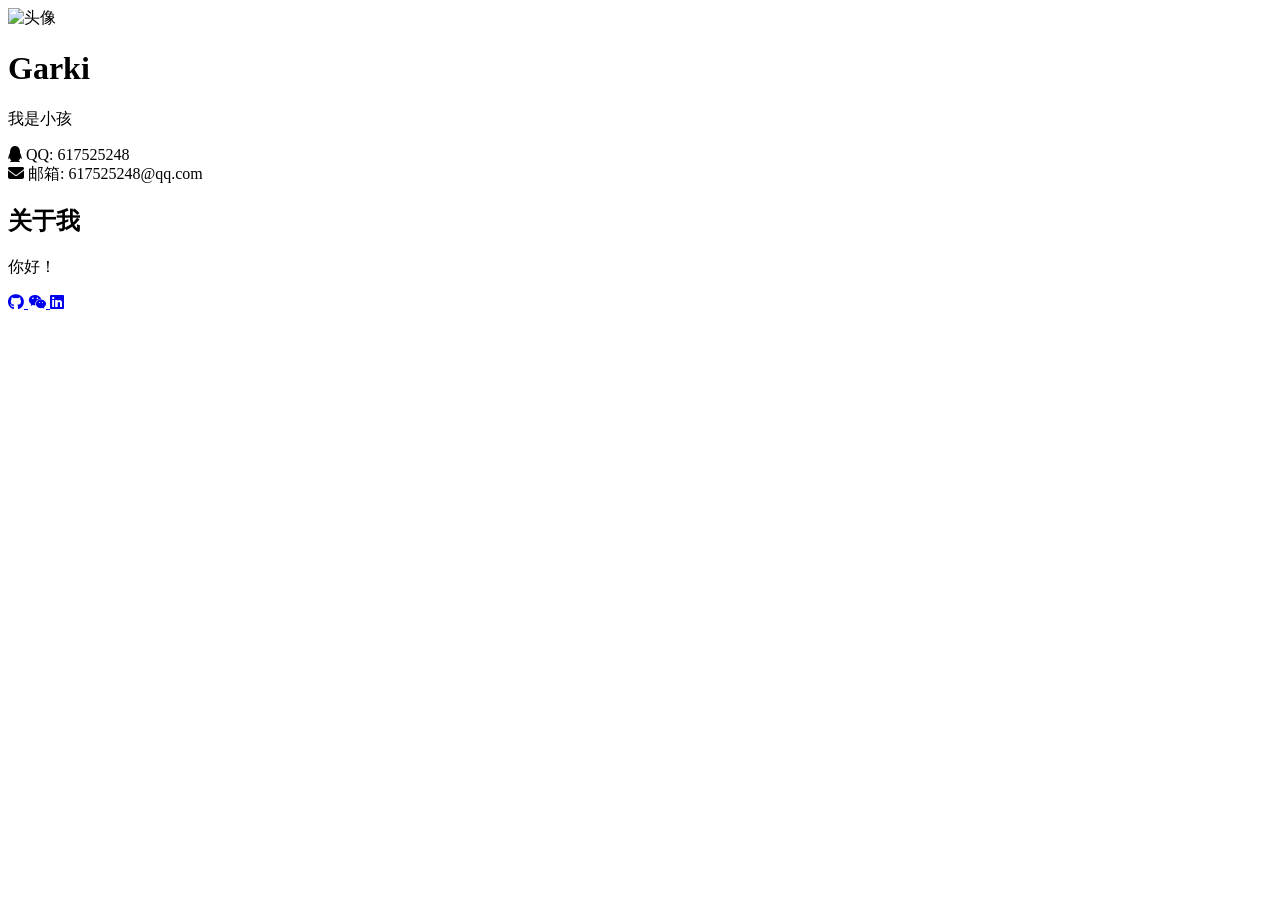
==== index.html @ 07832aac "Add initial HTML structure for personal homepage" ====
<!DOCTYPE html>
<html lang="zh-CN">
<head>
    <meta charset="UTF-8">
    <meta name="viewport" content="width=device-width, initial-scale=1.0">
    <title>个人主页</title>
    <link rel="icon" href="" type="image/x-icon">
    <link rel="stylesheet" href="style.css">
    <link rel="stylesheet" href="https://cdnjs.cloudflare.com/ajax/libs/font-awesome/6.4.0/css/all.min.css">
</head>
<body>
    <div class="background-container">
        <div class="blur-background"></div>
        <div class="bubbles-container" id="bubbles"></div>
    </div>

    <div class="card">
        <!-- 头像部分 -->
        <div class="avatar-section">
            <div class="avatar">
                <img src="" alt="头像">
            </div>
            <h1 class="name">Garki</h1>
            <p class="title">我是小孩</p>
        </div>
        
        <div class="contact-section">
            <div class="contact-item">
                <i class="fab fa-qq"></i>
                <span>QQ: 617525248</span>
            </div>
            <div class="contact-item">
                <i class="fas fa-envelope"></i>
                <span>邮箱: 617525248@qq.com</span>
            </div>
        </div>
        
        <div class="about-section">
            <h2 class="section-title">关于我</h2>
            <div class="about-content">
                <p>你好！</p>
                <p></p>
                <p></p>
                <p></p>
            </div>
        </div>
        
        <!-- 社交链接 -->
        <div class="social-section">
            <a href="#" class="social-link">
                <i class="fab fa-github"></i>
            </a>
            <a href="#" class="social-link">
                <i class="fab fa-weixin"></i>
            </a>
            <a href="#" class="social-link">
                <i class="fab fa-linkedin"></i>
            </a>
        </div>
    </div>

    <script src="script.js"></script>
</body>
</html>
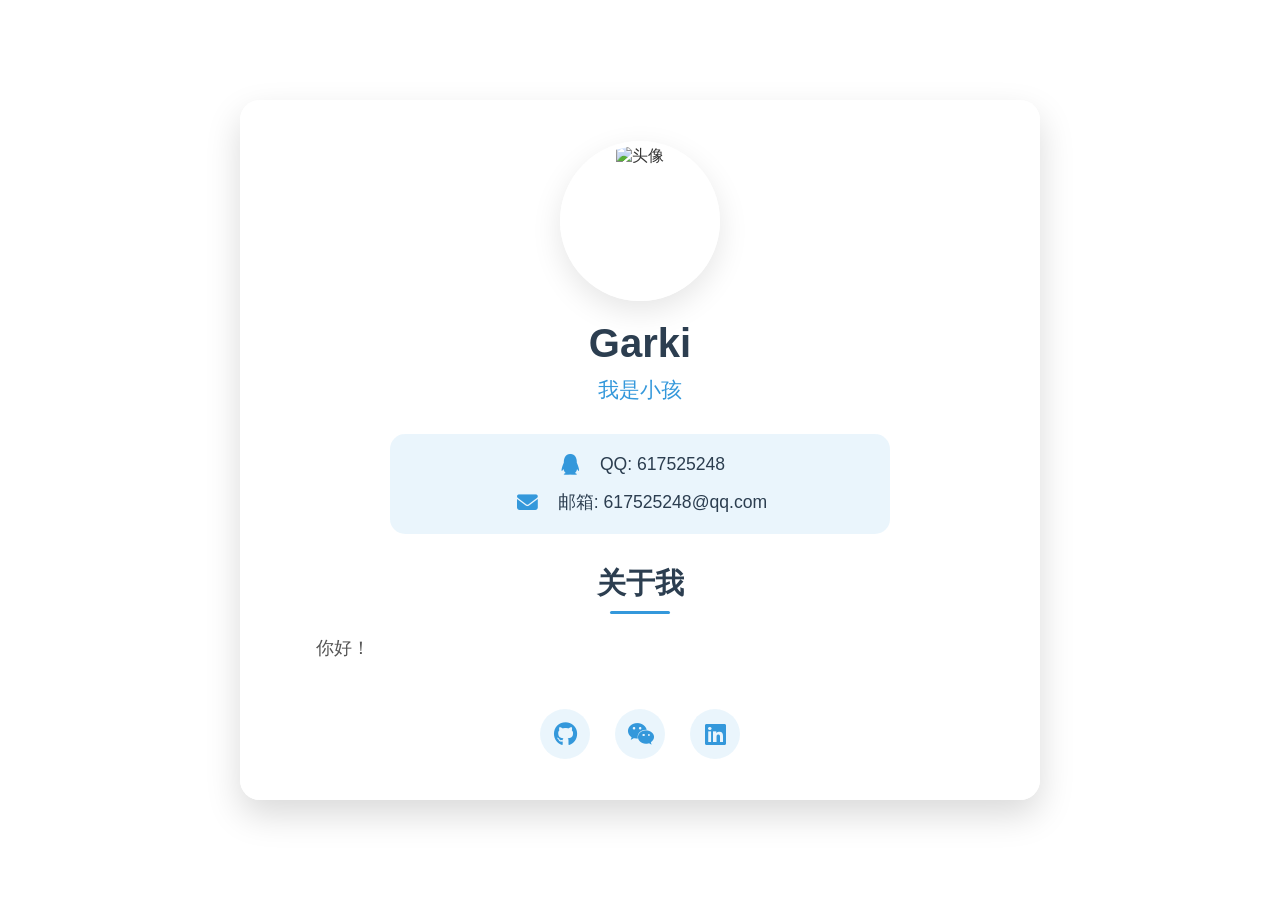
==== commit 90a2efb0: "Update index.html" ====
--- a/index.html
+++ b/index.html
@@ -5,7 +5,7 @@
     <meta name="viewport" content="width=device-width, initial-scale=1.0">
     <title>个人主页</title>
     <link rel="icon" href="" type="image/x-icon">
-    <link rel="stylesheet" href="style.css">
+    <link rel="stylesheet" href="css/style.css">
     <link rel="stylesheet" href="https://cdnjs.cloudflare.com/ajax/libs/font-awesome/6.4.0/css/all.min.css">
 </head>
 <body>
@@ -59,6 +59,6 @@
         </div>
     </div>
 
-    <script src="script.js"></script>
+    <script src="js/script.js"></script>
 </body>
 </html>
--- a/css/style.css
+++ b/css/style.css
@@ -0,0 +1,286 @@
+* {
+    margin: 0;
+    padding: 0;
+    box-sizing: border-box;
+    font-family: 'Segoe UI', 'Microsoft YaHei', sans-serif;
+}
+
+body {
+    overflow-x: hidden;
+    color: #333;
+    min-height: 100vh;
+    display: flex;
+    justify-content: center;
+    align-items: center;
+    padding: 20px;
+}
+
+/* 背景容器 */
+.background-container {
+    position: fixed;
+    top: 0;
+    left: 0;
+    width: 100%;
+    height: 100%;
+    z-index: -1;
+    overflow: hidden;
+}
+
+/* 模糊背景 */
+.blur-background {
+    position: absolute;
+    top: 0;
+    left: 0;
+    width: 100%;
+    height: 100%;
+    background-image: url('https://images.unsplash.com/photo-1519681393784-d120267933ba?ixlib=rb-4.0.3&ixid=M3wxMjA3fDB8MHxwaG90by1wYWdlfHx8fGVufDB8fHx8fA%3D%3D&auto=format&fit=crop&w=2070&q=80');
+    background-size: cover;
+    background-position: center;
+    filter: blur(10px);
+    transform: scale(1.1); 
+}
+
+/* 小球容器 */
+.bubbles-container {
+    position: absolute;
+    top: 0;
+    left: 0;
+    width: 100%;
+    height: 100%;
+    pointer-events: none;
+}
+
+/* 单个小球 */
+.bubble {
+    position: absolute;
+    border-radius: 50%;
+    background: rgba(255, 255, 255, 0.15);
+    box-shadow: 0 5px 15px rgba(0, 0, 0, 0.1);
+    transition: transform 0.3s ease, opacity 0.3s ease;
+    pointer-events: auto;
+}
+
+/* 主卡片 */
+.card {
+    width: 100%;
+    max-width: 800px;
+    background-color: rgba(255, 255, 255, 0.9);
+    border-radius: 20px;
+    box-shadow: 0 15px 35px rgba(0, 0, 0, 0.15);
+    overflow: hidden;
+    backdrop-filter: blur(10px);
+    border: 1px solid rgba(255, 255, 255, 0.2);
+    padding: 40px;
+    display: flex;
+    flex-direction: column;
+    align-items: center;
+    text-align: center;
+}
+
+/* 头像部分 */
+.avatar-section {
+    margin-bottom: 30px;
+}
+
+.avatar {
+    width: 160px;
+    height: 160px;
+    margin: 0 auto 20px;
+    border-radius: 50%;
+    overflow: hidden;
+    border: 5px solid rgba(255, 255, 255, 0.8);
+    box-shadow: 0 10px 30px rgba(0, 0, 0, 0.1);
+    transition: transform 0.3s ease;
+}
+
+.avatar:hover {
+    transform: scale(1.05);
+}
+
+.avatar img {
+    width: 100%;
+    height: 100%;
+    object-fit: cover;
+}
+
+.name {
+    font-size: 2.5rem;
+    color: #2c3e50;
+    margin-bottom: 10px;
+}
+
+.title {
+    font-size: 1.3rem;
+    color: #3498db;
+    font-weight: 500;
+}
+
+/* 联系方式 */
+.contact-section {
+    background-color: rgba(52, 152, 219, 0.1);
+    border-radius: 15px;
+    padding: 20px;
+    margin-bottom: 30px;
+    width: 100%;
+    max-width: 500px;
+}
+
+.contact-item {
+    display: flex;
+    align-items: center;
+    justify-content: center;
+    margin-bottom: 15px;
+    font-size: 1.1rem;
+    color: #2c3e50;
+}
+
+.contact-item:last-child {
+    margin-bottom: 0;
+}
+
+.contact-item i {
+    font-size: 1.3rem;
+    color: #3498db;
+    margin-right: 15px;
+    width: 30px;
+}
+
+/* 关于我部分 */
+.about-section {
+    width: 100%;
+    margin-bottom: 30px;
+}
+
+.section-title {
+    font-size: 1.8rem;
+    color: #2c3e50;
+    margin-bottom: 20px;
+    text-align: center;
+    position: relative;
+    padding-bottom: 10px;
+}
+
+.section-title::after {
+    content: '';
+    position: absolute;
+    bottom: 0;
+    left: 50%;
+    transform: translateX(-50%);
+    width: 60px;
+    height: 3px;
+    background-color: #3498db;
+    border-radius: 2px;
+}
+
+.about-content {
+    text-align: left;
+    line-height: 1.7;
+    color: #555;
+    font-size: 1.1rem;
+}
+
+.about-content p {
+    margin-bottom: 15px;
+    text-indent: 2em;
+}
+
+.about-content p:last-child {
+    margin-bottom: 0;
+}
+
+/* 社交链接 */
+.social-section {
+    display: flex;
+    gap: 25px;
+}
+
+.social-link {
+    display: flex;
+    align-items: center;
+    justify-content: center;
+    width: 50px;
+    height: 50px;
+    background-color: rgba(52, 152, 219, 0.1);
+    border-radius: 50%;
+    color: #3498db;
+    font-size: 1.5rem;
+    transition: all 0.3s ease;
+    text-decoration: none;
+}
+
+.social-link:hover {
+    background-color: #3498db;
+    color: white;
+    transform: translateY(-5px) scale(1.1);
+}
+
+/* 响应式设计 */
+@media (max-width: 768px) {
+    .card {
+        padding: 30px 20px;
+    }
+    
+    .name {
+        font-size: 2rem;
+    }
+    
+    .title {
+        font-size: 1.1rem;
+    }
+    
+    .avatar {
+        width: 140px;
+        height: 140px;
+    }
+    
+    .contact-item {
+        font-size: 1rem;
+    }
+    
+    .section-title {
+        font-size: 1.6rem;
+    }
+    
+    .about-content {
+        font-size: 1rem;
+    }
+}
+
+@media (max-width: 480px) {
+    body {
+        padding: 10px;
+    }
+    
+    .card {
+        padding: 25px 15px;
+    }
+    
+    .name {
+        font-size: 1.8rem;
+    }
+    
+    .avatar {
+        width: 120px;
+        height: 120px;
+    }
+    
+    .contact-item {
+        flex-direction: column;
+        text-align: center;
+    }
+    
+    .contact-item i {
+        margin-right: 0;
+        margin-bottom: 8px;
+    }
+    
+    .social-section {
+        gap: 15px;
+    }
+    
+    .social-link {
+        width: 45px;
+        height: 45px;
+        font-size: 1.3rem;
+    }
+}
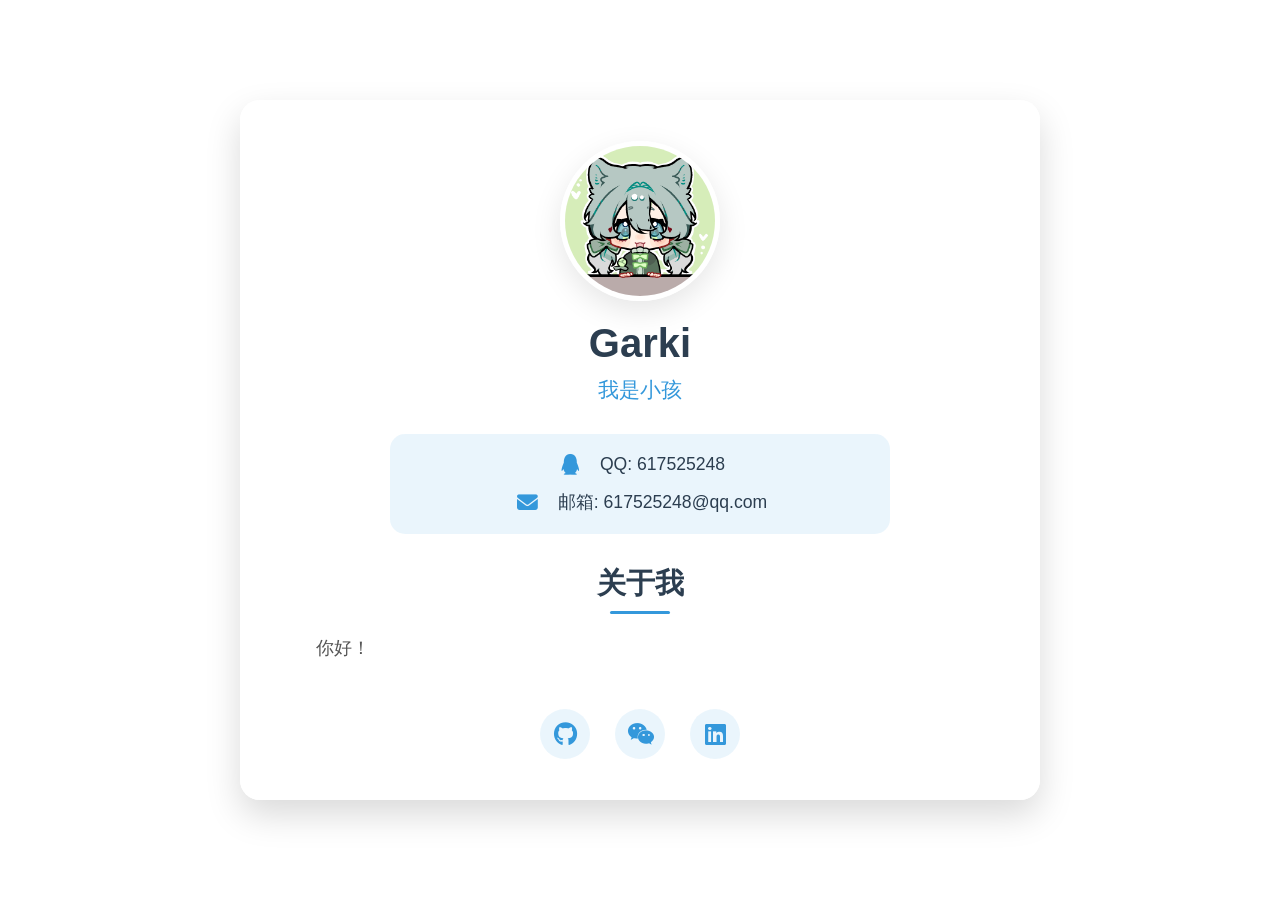
==== commit aa2caa49: "Update avatar image source in index.html" ====
--- a/index.html
+++ b/index.html
@@ -18,7 +18,7 @@
         <!-- 头像部分 -->
         <div class="avatar-section">
             <div class="avatar">
-                <img src="" alt="头像">
+                <img src="image/Image_1748783130720.png" alt="头像">
             </div>
             <h1 class="name">Garki</h1>
             <p class="title">我是小孩</p>
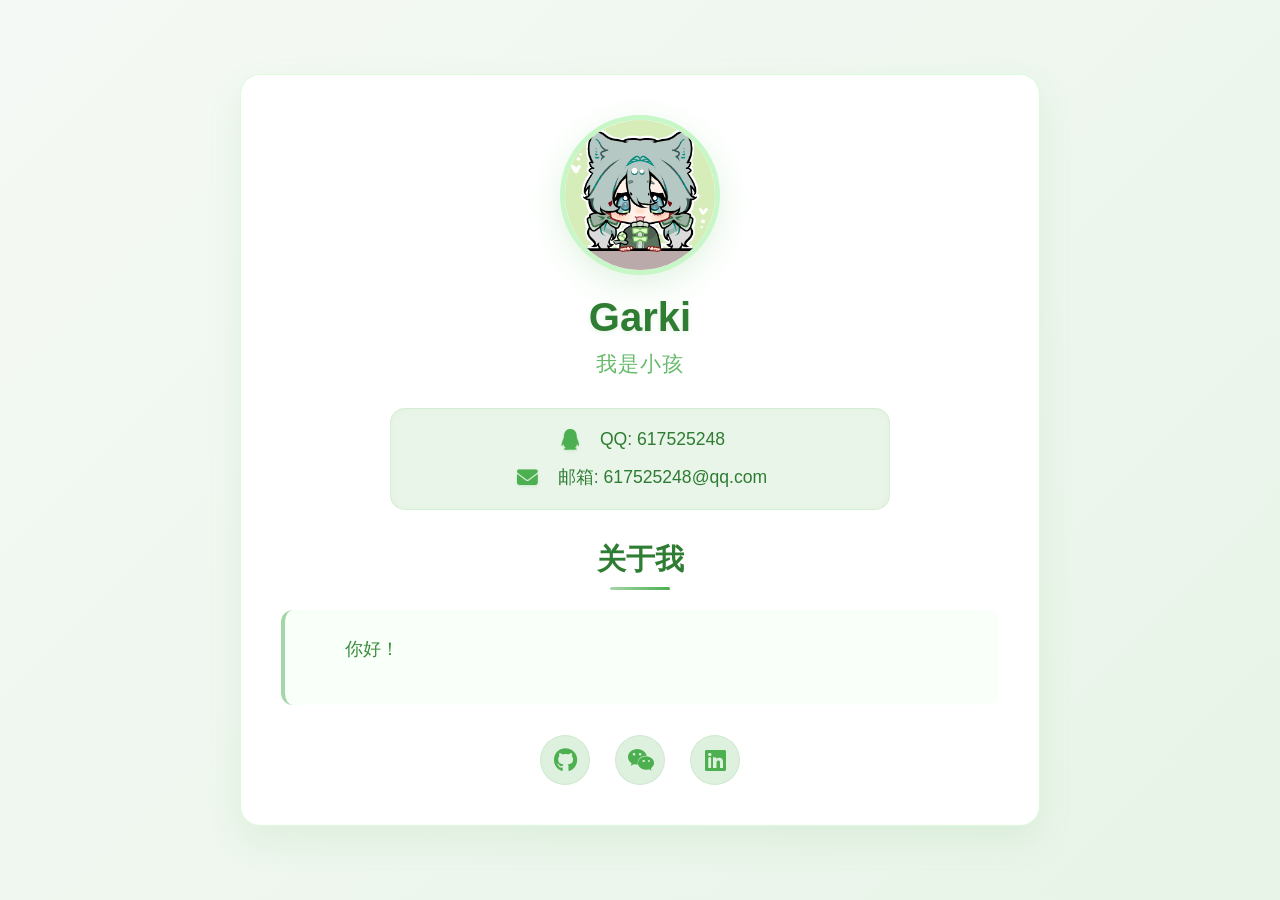
==== commit 1016480b: "Update index.html" ====
--- a/index.html
+++ b/index.html
@@ -3,8 +3,8 @@
 <head>
     <meta charset="UTF-8">
     <meta name="viewport" content="width=device-width, initial-scale=1.0">
-    <title>个人主页</title>
-    <link rel="icon" href="" type="image/x-icon">
+    <title>Garki Page</title>
+    <link rel="icon" href="favicon.png" type="image/x-icon">
     <link rel="stylesheet" href="css/style.css">
     <link rel="stylesheet" href="https://cdnjs.cloudflare.com/ajax/libs/font-awesome/6.4.0/css/all.min.css">
 </head>
@@ -15,7 +15,6 @@
     </div>
 
     <div class="card">
-        <!-- 头像部分 -->
         <div class="avatar-section">
             <div class="avatar">
                 <img src="image/Image_1748783130720.png" alt="头像">
@@ -59,6 +58,6 @@
         </div>
     </div>
 
-    <script src="js/script.js"></script>
+
 </body>
 </html>
--- a/css/style.css
+++ b/css/style.css
@@ -1,3 +1,4 @@
+/* style.css */
 * {
     margin: 0;
     padding: 0;
@@ -13,6 +14,7 @@
     justify-content: center;
     align-items: center;
     padding: 20px;
+    background: linear-gradient(135deg, #f5f9f5 0%, #e8f4e8 100%);
 }
 
 /* 背景容器 */
@@ -33,11 +35,11 @@
     left: 0;
     width: 100%;
     height: 100%;
-    background-image: url('https://images.unsplash.com/photo-1519681393784-d120267933ba?ixlib=rb-4.0.3&ixid=M3wxMjA3fDB8MHxwaG90by1wYWdlfHx8fGVufDB8fHx8fA%3D%3D&auto=format&fit=crop&w=2070&q=80');
+    background-image: url('https://images.unsplash.com/photo-1506905925346-21bda4d32df4?ixlib=rb-4.0.3&ixid=M3wxMjA3fDB8MHxwaG90by1wYWdlfHx8fGVufDB8fHx8fA%3D%3D&auto=format&fit=crop&w=2070&q=80');
     background-size: cover;
     background-position: center;
     filter: blur(10px);
-    transform: scale(1.1); 
+    transform: scale(1.1); /* 防止模糊边缘露出 */
 }
 
 /* 小球容器 */
@@ -54,7 +56,7 @@
 .bubble {
     position: absolute;
     border-radius: 50%;
-    background: rgba(255, 255, 255, 0.15);
+    background: rgba(144, 238, 144, 0.15);
     box-shadow: 0 5px 15px rgba(0, 0, 0, 0.1);
     transition: transform 0.3s ease, opacity 0.3s ease;
     pointer-events: auto;
@@ -64,12 +66,12 @@
 .card {
     width: 100%;
     max-width: 800px;
-    background-color: rgba(255, 255, 255, 0.9);
+    background-color: rgba(255, 255, 255, 0.92);
     border-radius: 20px;
-    box-shadow: 0 15px 35px rgba(0, 0, 0, 0.15);
+    box-shadow: 0 15px 35px rgba(76, 175, 80, 0.1);
     overflow: hidden;
     backdrop-filter: blur(10px);
-    border: 1px solid rgba(255, 255, 255, 0.2);
+    border: 1px solid rgba(144, 238, 144, 0.3);
     padding: 40px;
     display: flex;
     flex-direction: column;
@@ -88,13 +90,14 @@
     margin: 0 auto 20px;
     border-radius: 50%;
     overflow: hidden;
-    border: 5px solid rgba(255, 255, 255, 0.8);
-    box-shadow: 0 10px 30px rgba(0, 0, 0, 0.1);
+    border: 5px solid rgba(144, 238, 144, 0.5);
+    box-shadow: 0 10px 30px rgba(76, 175, 80, 0.15);
     transition: transform 0.3s ease;
 }
 
 .avatar:hover {
     transform: scale(1.05);
+    border-color: rgba(102, 187, 106, 0.7);
 }
 
 .avatar img {
@@ -105,24 +108,28 @@
 
 .name {
     font-size: 2.5rem;
-    color: #2c3e50;
+    color: #2e7d32;
     margin-bottom: 10px;
+    text-shadow: 0 2px 5px rgba(46, 125, 50, 0.1);
 }
 
 .title {
     font-size: 1.3rem;
-    color: #3498db;
+    color: #66bb6a;
     font-weight: 500;
+    letter-spacing: 1px;
 }
 
 /* 联系方式 */
 .contact-section {
-    background-color: rgba(52, 152, 219, 0.1);
+    background-color: rgba(200, 230, 201, 0.4);
     border-radius: 15px;
     padding: 20px;
     margin-bottom: 30px;
     width: 100%;
     max-width: 500px;
+    border: 1px solid rgba(165, 214, 167, 0.3);
+    box-shadow: inset 0 0 10px rgba(165, 214, 167, 0.1);
 }
 
 .contact-item {
@@ -131,7 +138,7 @@
     justify-content: center;
     margin-bottom: 15px;
     font-size: 1.1rem;
-    color: #2c3e50;
+    color: #2e7d32;
 }
 
 .contact-item:last-child {
@@ -140,9 +147,10 @@
 
 .contact-item i {
     font-size: 1.3rem;
-    color: #3498db;
+    color: #4caf50;
     margin-right: 15px;
     width: 30px;
+    text-shadow: 0 1px 3px rgba(76, 175, 80, 0.2);
 }
 
 /* 关于我部分 */
@@ -153,7 +161,7 @@
 
 .section-title {
     font-size: 1.8rem;
-    color: #2c3e50;
+    color: #2e7d32;
     margin-bottom: 20px;
     text-align: center;
     position: relative;
@@ -168,15 +176,19 @@
     transform: translateX(-50%);
     width: 60px;
     height: 3px;
-    background-color: #3498db;
+    background: linear-gradient(90deg, #a5d6a7, #4caf50);
     border-radius: 2px;
 }
 
 .about-content {
     text-align: left;
     line-height: 1.7;
-    color: #555;
+    color: #388e3c;
     font-size: 1.1rem;
+    background-color: rgba(245, 255, 245, 0.6);
+    padding: 25px;
+    border-radius: 12px;
+    border-left: 4px solid #a5d6a7;
 }
 
 .about-content p {
@@ -200,18 +212,20 @@
     justify-content: center;
     width: 50px;
     height: 50px;
-    background-color: rgba(52, 152, 219, 0.1);
+    background-color: rgba(200, 230, 201, 0.6);
     border-radius: 50%;
-    color: #3498db;
+    color: #4caf50;
     font-size: 1.5rem;
     transition: all 0.3s ease;
     text-decoration: none;
+    border: 1px solid rgba(165, 214, 167, 0.3);
 }
 
 .social-link:hover {
-    background-color: #3498db;
+    background-color: #66bb6a;
     color: white;
     transform: translateY(-5px) scale(1.1);
+    box-shadow: 0 10px 20px rgba(102, 187, 106, 0.3);
 }
 
 /* 响应式设计 */
@@ -243,6 +257,7 @@
     
     .about-content {
         font-size: 1rem;
+        padding: 20px;
     }
 }
 
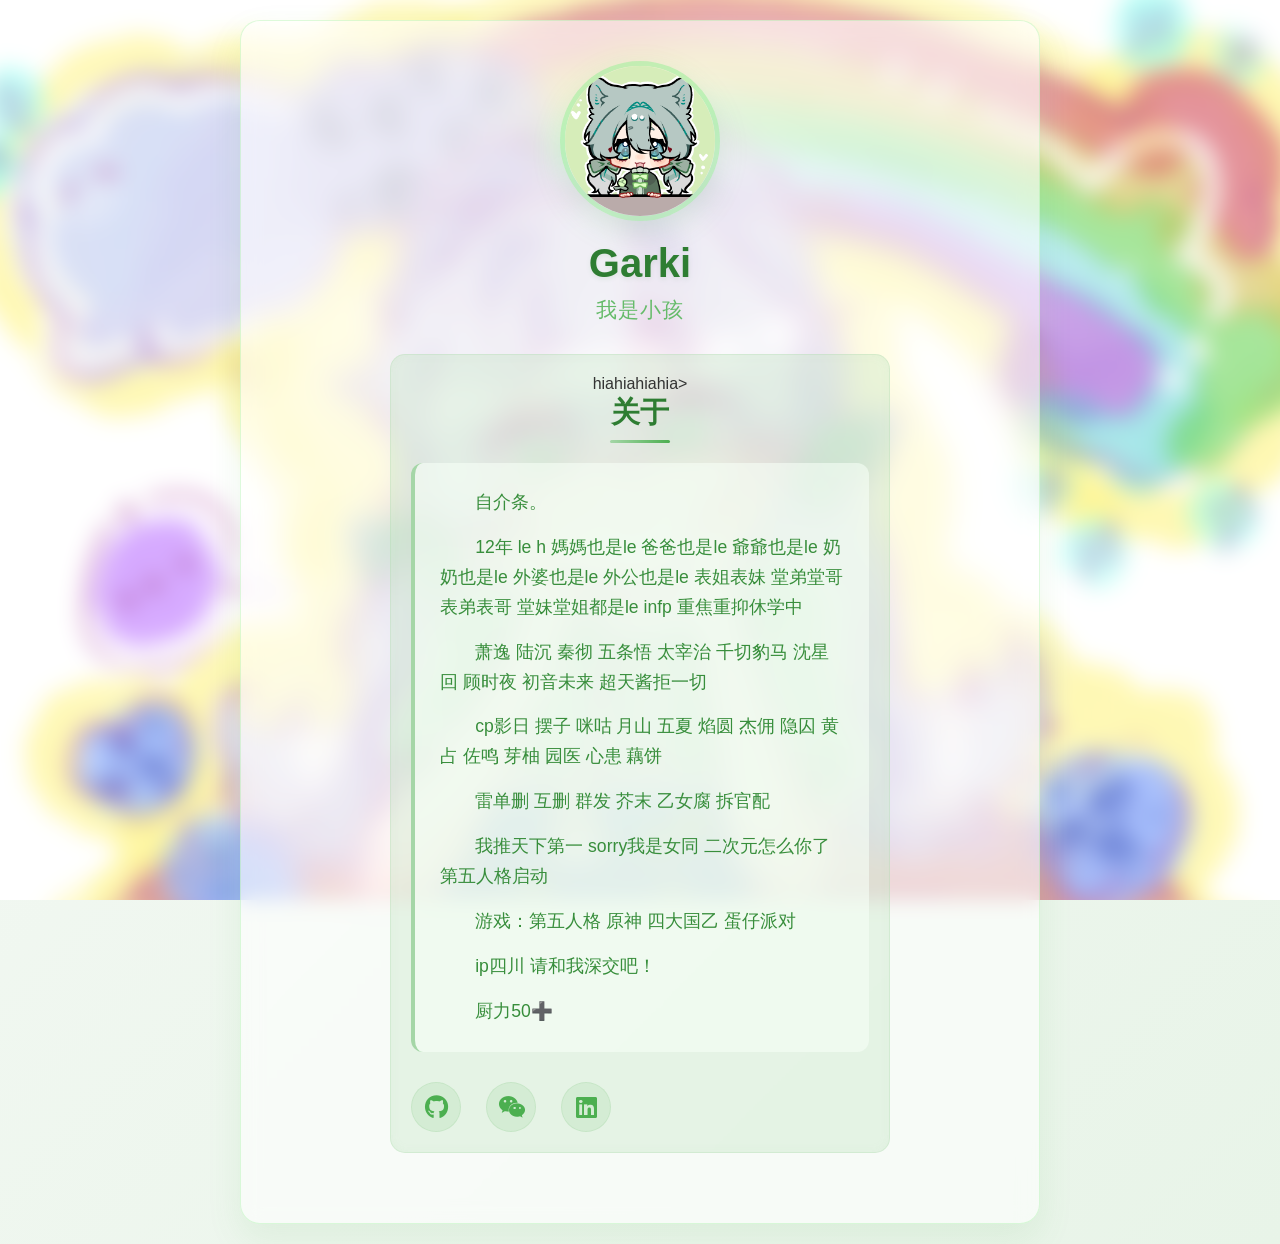
==== commit 2be0c349: "Update index.html" ====
--- a/index.html
+++ b/index.html
@@ -24,23 +24,21 @@
         </div>
         
         <div class="contact-section">
-            <div class="contact-item">
-                <i class="fab fa-qq"></i>
-                <span>QQ: 617525248</span>
-            </div>
-            <div class="contact-item">
-                <i class="fas fa-envelope"></i>
-                <span>邮箱: 617525248@qq.com</span>
-            </div>
+            <div>hiahiahiahia>
         </div>
         
         <div class="about-section">
-            <h2 class="section-title">关于我</h2>
+            <h2 class="section-title">关于</h2>
             <div class="about-content">
-                <p>你好！</p>
-                <p></p>
-                <p></p>
-                <p></p>
+                <p>自介条。<p>
+                <p>12年 le h 媽媽也是le 爸爸也是le 爺爺也是le 奶奶也是le 外婆也是le 外公也是le 表姐表妹 堂弟堂哥 表弟表哥 堂妹堂姐都是le infp 重焦重抑休学中<p>
+                <p>萧逸 陆沉 秦彻 五条悟 太宰治 千切豹马 沈星回 顾时夜 初音未来 超天酱拒一切<p>
+                <p>cp影日 摆子 咪咕 月山 五夏 焰圆 杰佣 隐囚 黄占 佐鸣 芽柚 园医 心患 藕饼<p>
+                <p>雷单删 互删 群发 芥末 乙女腐 拆官配 <p>
+                <p>我推天下第一 sorry我是女同 二次元怎么你了 第五人格启动<p>
+                <p>游戏：第五人格 原神 四大国乙  蛋仔派对<p>
+                <p>ip四川 请和我深交吧！<p>
+                <p>厨力50➕</p>
             </div>
         </div>
         
--- a/css/style.css
+++ b/css/style.css
@@ -1,4 +1,3 @@
-/* style.css */
 * {
     margin: 0;
     padding: 0;
@@ -35,7 +34,7 @@
     left: 0;
     width: 100%;
     height: 100%;
-    background-image: url('https://images.unsplash.com/photo-1506905925346-21bda4d32df4?ixlib=rb-4.0.3&ixid=M3wxMjA3fDB8MHxwaG90by1wYWdlfHx8fGVufDB8fHx8fA%3D%3D&auto=format&fit=crop&w=2070&q=80');
+    background-image: url('../image/79d31d7ae92eecbf.png');
     background-size: cover;
     background-position: center;
     filter: blur(10px);
@@ -66,7 +65,7 @@
 .card {
     width: 100%;
     max-width: 800px;
-    background-color: rgba(255, 255, 255, 0.92);
+    background-color: rgba(255, 255, 255, 0.6);
     border-radius: 20px;
     box-shadow: 0 15px 35px rgba(76, 175, 80, 0.1);
     overflow: hidden;
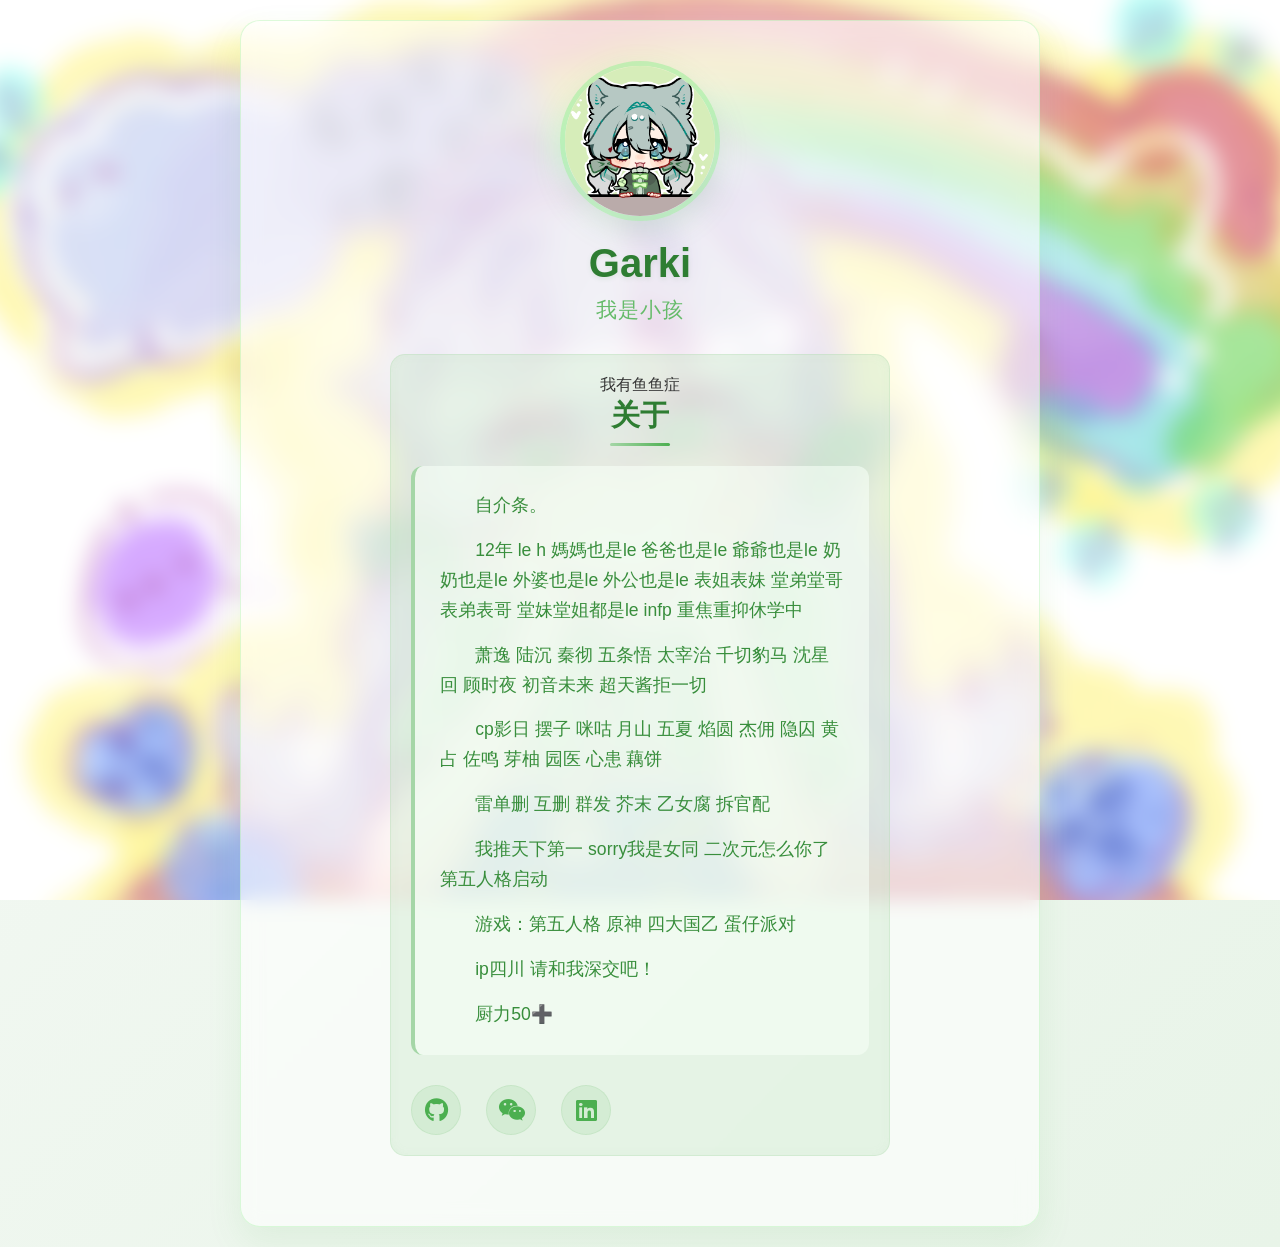
==== commit acf9385f: "Update index.html" ====
--- a/index.html
+++ b/index.html
@@ -17,14 +17,14 @@
     <div class="card">
         <div class="avatar-section">
             <div class="avatar">
-                <img src="image/Image_1748783130720.png" alt="头像">
+                <img src="image/Image_1748783130720.png" alt="head">
             </div>
             <h1 class="name">Garki</h1>
             <p class="title">我是小孩</p>
         </div>
         
         <div class="contact-section">
-            <div>hiahiahiahia>
+            <div>我有鱼鱼症<div>
         </div>
         
         <div class="about-section">
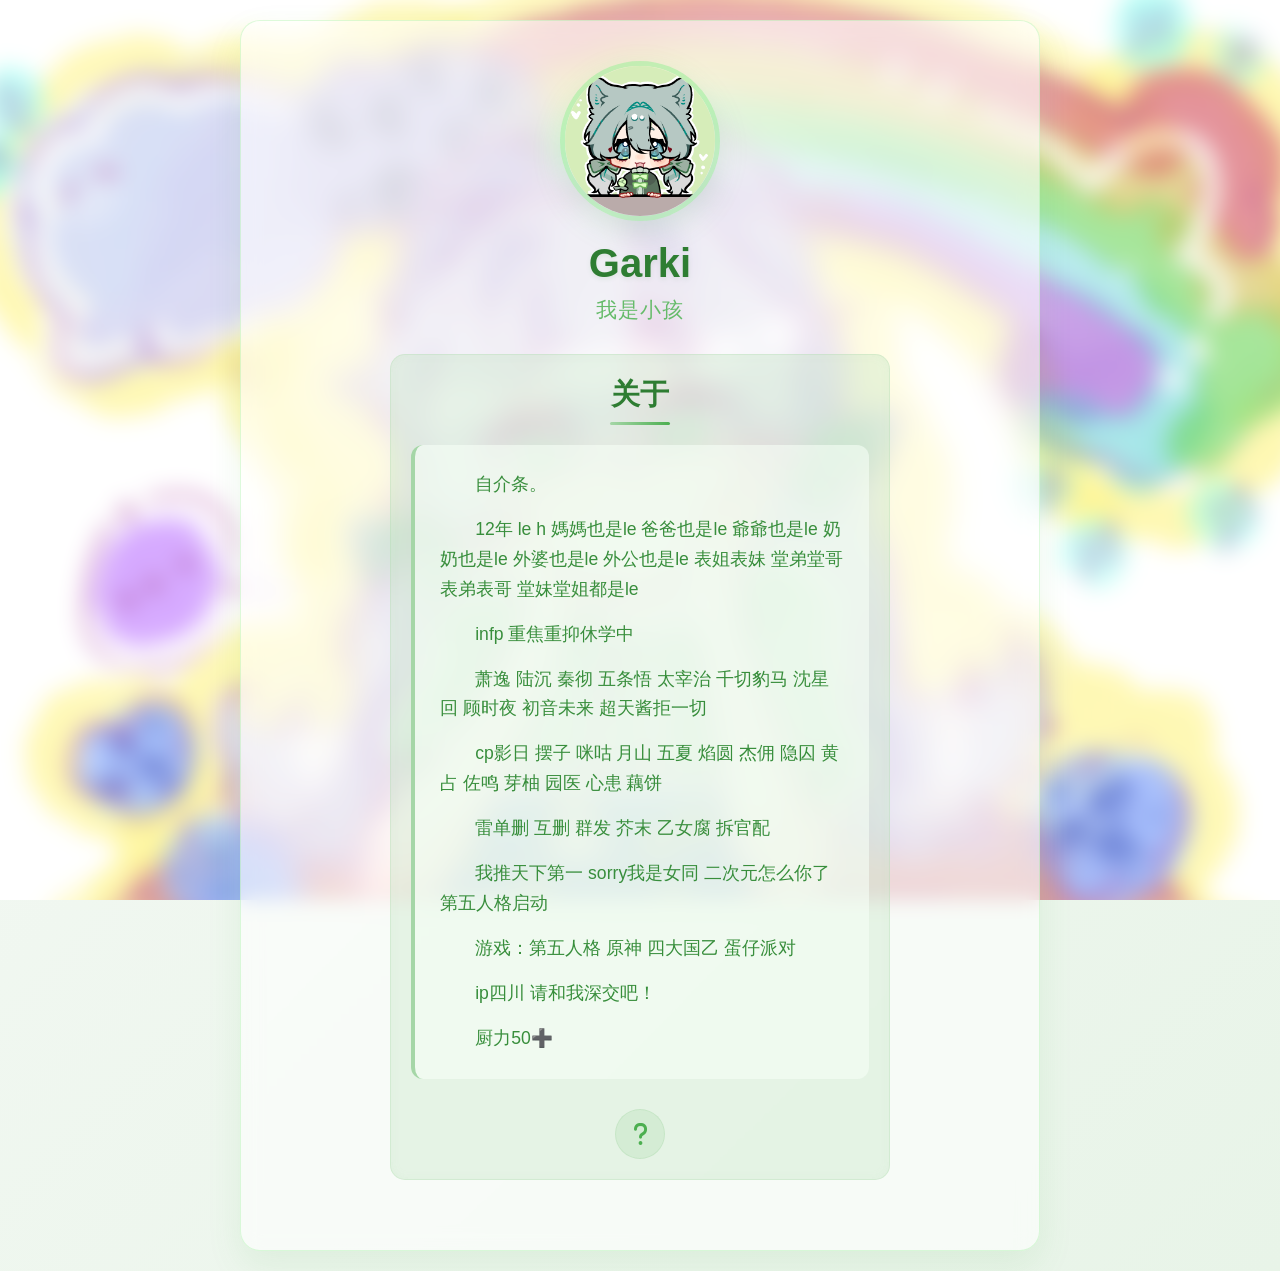
==== commit f518ed24: "更新了novel" ====
--- a/index.html
+++ b/index.html
@@ -5,7 +5,7 @@
     <meta name="viewport" content="width=device-width, initial-scale=1.0">
     <title>Garki Page</title>
     <link rel="icon" href="favicon.png" type="image/x-icon">
-    <link rel="stylesheet" href="css/style.css">
+    <link rel="stylesheet" href="css/index.css">
     <link rel="stylesheet" href="https://cdnjs.cloudflare.com/ajax/libs/font-awesome/6.4.0/css/all.min.css">
 </head>
 <body>
@@ -24,36 +24,32 @@
         </div>
         
         <div class="contact-section">
-            <div>我有鱼鱼症<div>
-        </div>
+            
+        
         
         <div class="about-section">
             <h2 class="section-title">关于</h2>
             <div class="about-content">
                 <p>自介条。<p>
-                <p>12年 le h 媽媽也是le 爸爸也是le 爺爺也是le 奶奶也是le 外婆也是le 外公也是le 表姐表妹 堂弟堂哥 表弟表哥 堂妹堂姐都是le infp 重焦重抑休学中<p>
+                <p>12年 le h 媽媽也是le 爸爸也是le 爺爺也是le 奶奶也是le 外婆也是le 外公也是le 表姐表妹 堂弟堂哥 表弟表哥 堂妹堂姐都是le </p>
+                <p>infp 重焦重抑休学中</p>
                 <p>萧逸 陆沉 秦彻 五条悟 太宰治 千切豹马 沈星回 顾时夜 初音未来 超天酱拒一切<p>
                 <p>cp影日 摆子 咪咕 月山 五夏 焰圆 杰佣 隐囚 黄占 佐鸣 芽柚 园医 心患 藕饼<p>
                 <p>雷单删 互删 群发 芥末 乙女腐 拆官配 <p>
                 <p>我推天下第一 sorry我是女同 二次元怎么你了 第五人格启动<p>
-                <p>游戏：第五人格 原神 四大国乙  蛋仔派对<p>
+                <p>游戏：第五人格 原神 四大国乙 蛋仔派对<p>
                 <p>ip四川 请和我深交吧！<p>
                 <p>厨力50➕</p>
             </div>
         </div>
         
         <!-- 社交链接 -->
-        <div class="social-section">
-            <a href="#" class="social-link">
-                <i class="fab fa-github"></i>
-            </a>
-            <a href="#" class="social-link">
-                <i class="fab fa-weixin"></i>
-            </a>
-            <a href="#" class="social-link">
-                <i class="fab fa-linkedin"></i>
+        <div class="mystic-section">
+            <a href="./catalog.html" class="mystic-link" title="神秘领域">
+                <i class="fa-solid fa-question"></i>
             </a>
         </div>
+    </div>
     </div>
 
 
--- a/css/index.css
+++ b/css/index.css
@@ -0,0 +1,302 @@
+* {
+    margin: 0;
+    padding: 0;
+    box-sizing: border-box;
+    font-family: 'Segoe UI', 'Microsoft YaHei', sans-serif;
+}
+
+body {
+    overflow-x: hidden;
+    color: #333;
+    min-height: 100vh;
+    display: flex;
+    justify-content: center;
+    align-items: center;
+    padding: 20px;
+    background: linear-gradient(135deg, #f5f9f5 0%, #e8f4e8 100%);
+}
+
+
+.background-container {
+    position: fixed;
+    top: 0;
+    left: 0;
+    width: 100%;
+    height: 100%;
+    z-index: -1;
+    overflow: hidden;
+}
+
+
+.blur-background {
+    position: absolute;
+    top: 0;
+    left: 0;
+    width: 100%;
+    height: 100%;
+    background-image: url('../image/79d31d7ae92eecbf.png');
+    background-size: cover;
+    background-position: center;
+    filter: blur(10px);
+    transform: scale(1.1); 
+}
+
+
+.bubbles-container {
+    position: absolute;
+    top: 0;
+    left: 0;
+    width: 100%;
+    height: 100%;
+    pointer-events: none;
+}
+
+
+.bubble {
+    position: absolute;
+    border-radius: 50%;
+    background: rgba(144, 238, 144, 0.15);
+    box-shadow: 0 5px 15px rgba(0, 0, 0, 0.1);
+    transition: transform 0.3s ease, opacity 0.3s ease;
+    pointer-events: auto;
+}
+
+/* 主卡片 */
+.card {
+    width: 100%;
+    max-width: 800px;
+    background-color: rgba(255, 255, 255, 0.6);
+    border-radius: 20px;
+    box-shadow: 0 15px 35px rgba(76, 175, 80, 0.1);
+    overflow: hidden;
+    backdrop-filter: blur(10px);
+    border: 1px solid rgba(144, 238, 144, 0.3);
+    padding: 40px;
+    display: flex;
+    flex-direction: column;
+    align-items: center;
+    text-align: center;
+}
+
+/* 头像部分 */
+.avatar-section {
+    margin-bottom: 30px;
+}
+
+.avatar {
+    width: 160px;
+    height: 160px;
+    margin: 0 auto 20px;
+    border-radius: 50%;
+    overflow: hidden;
+    border: 5px solid rgba(144, 238, 144, 0.5);
+    box-shadow: 0 10px 30px rgba(76, 175, 80, 0.15);
+    transition: transform 0.3s ease;
+}
+
+.avatar:hover {
+    transform: scale(1.05);
+    border-color: rgba(102, 187, 106, 0.7);
+}
+
+.avatar img {
+    width: 100%;
+    height: 100%;
+    object-fit: cover;
+}
+
+.name {
+    font-size: 2.5rem;
+    color: #2e7d32;
+    margin-bottom: 10px;
+    text-shadow: 0 2px 5px rgba(46, 125, 50, 0.1);
+}
+
+.title {
+    font-size: 1.3rem;
+    color: #66bb6a;
+    font-weight: 500;
+    letter-spacing: 1px;
+}
+
+
+.contact-section {
+    background-color: rgba(200, 230, 201, 0.4);
+    border-radius: 15px;
+    padding: 20px;
+    margin-bottom: 30px;
+    width: 100%;
+    max-width: 500px;
+    border: 1px solid rgba(165, 214, 167, 0.3);
+    box-shadow: inset 0 0 10px rgba(165, 214, 167, 0.1);
+}
+
+.contact-item {
+    display: flex;
+    align-items: center;
+    justify-content: center;
+    margin-bottom: 15px;
+    font-size: 1.1rem;
+    color: #2e7d32;
+}
+
+.contact-item:last-child {
+    margin-bottom: 0;
+}
+
+.contact-item i {
+    font-size: 1.3rem;
+    color: #4caf50;
+    margin-right: 15px;
+    width: 30px;
+    text-shadow: 0 1px 3px rgba(76, 175, 80, 0.2);
+}
+
+/* 关于我部分 */
+.about-section {
+    width: 100%;
+    margin-bottom: 30px;
+}
+
+.section-title {
+    font-size: 1.8rem;
+    color: #2e7d32;
+    margin-bottom: 20px;
+    text-align: center;
+    position: relative;
+    padding-bottom: 10px;
+}
+
+.section-title::after {
+    content: '';
+    position: absolute;
+    bottom: 0;
+    left: 50%;
+    transform: translateX(-50%);
+    width: 60px;
+    height: 3px;
+    background: linear-gradient(90deg, #a5d6a7, #4caf50);
+    border-radius: 2px;
+}
+
+.about-content {
+    text-align: left;
+    line-height: 1.7;
+    color: #388e3c;
+    font-size: 1.1rem;
+    background-color: rgba(245, 255, 245, 0.6);
+    padding: 25px;
+    border-radius: 12px;
+    border-left: 4px solid #a5d6a7;
+}
+
+.about-content p {
+    margin-bottom: 15px;
+    text-indent: 2em;
+}
+
+.about-content p:last-child {
+    margin-bottom: 0;
+}
+
+
+.mystic-section {
+    display: flex;
+    gap: 25px;
+    justify-content: center;
+    align-items: center; 
+}
+
+.mystic-link {
+    display: flex;
+    align-items: center;
+    justify-content: center;
+    width: 50px;
+    height: 50px;
+    background-color: rgba(200, 230, 201, 0.6);
+    border-radius: 50%;
+    color: #4caf50;
+    font-size: 1.5rem;
+    transition: all 0.3s ease;
+    text-decoration: none;
+    border: 1px solid rgba(165, 214, 167, 0.3);
+}
+
+.mystic-link:hover {
+    background-color: #66bb6a;
+    color: white;
+    transform: translateY(-5px) scale(1.1);
+    box-shadow: 0 10px 20px rgba(102, 187, 106, 0.3);
+}
+
+/* 响应式设计 */
+@media (max-width: 768px) {
+    .card {
+        padding: 30px 20px;
+    }
+    
+    .name {
+        font-size: 2rem;
+    }
+    
+    .title {
+        font-size: 1.1rem;
+    }
+    
+    .avatar {
+        width: 140px;
+        height: 140px;
+    }
+    
+    .contact-item {
+        font-size: 1rem;
+    }
+    
+    .section-title {
+        font-size: 1.6rem;
+    }
+    
+    .about-content {
+        font-size: 1rem;
+        padding: 20px;
+    }
+}
+
+@media (max-width: 480px) {
+    body {
+        padding: 10px;
+    }
+    
+    .card {
+        padding: 25px 15px;
+    }
+    
+    .name {
+        font-size: 1.8rem;
+    }
+    
+    .avatar {
+        width: 120px;
+        height: 120px;
+    }
+    
+    .contact-item {
+        flex-direction: column;
+        text-align: center;
+    }
+    
+    .contact-item i {
+        margin-right: 0;
+        margin-bottom: 8px;
+    }
+    
+    .mystic-section {
+        gap: 15px;
+    }
+    
+    .social-link {
+        width: 45px;
+        height: 45px;
+        font-size: 1.3rem;
+    }
+}
